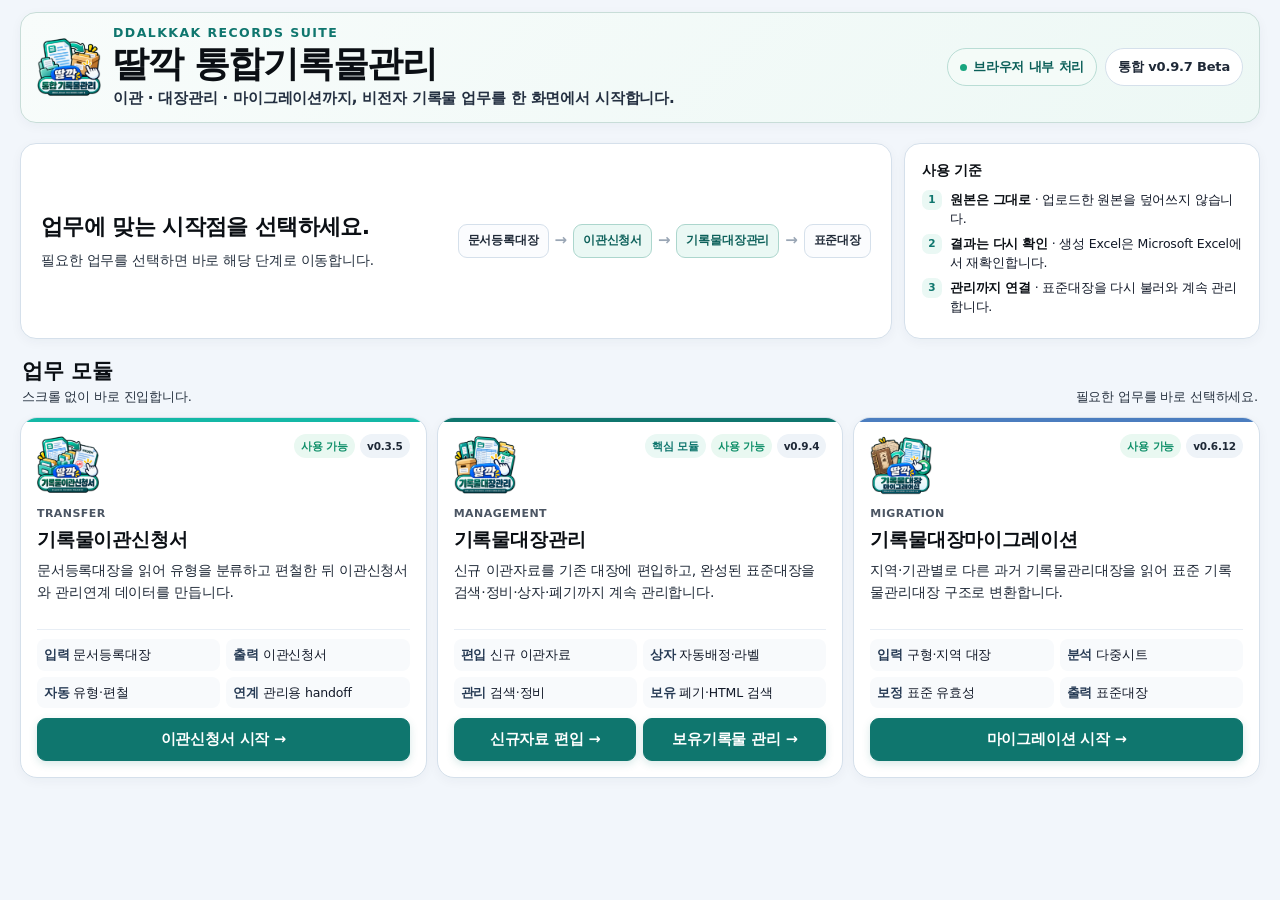
==== index.html @ c56a433f "마이그레이션 통합 시작화면 버전 v0.6.12 반영" ====
<!doctype html>
<html lang="ko">
<head>
<meta charset="utf-8">
<meta name="viewport" content="width=device-width,initial-scale=1">
<title>딸깍 통합기록물관리</title>
<style>
:root{
  --bg:#f2f6fb;--surface:#fff;--line:#d5e0eb;--line2:#e8eef5;
  --ink:#0b0f14;--muted:#26313f;--teal:#0f766e;--teal2:#0b5f59;
  --tealSoft:#eaf8f4;--blue:#2563eb;--amber:#a46800;--amberSoft:#fff6dd;
  --green:#0f8f69;--greenSoft:#e9f8f1;--disabled:#eef1f5;--disabledText:#a0a9b6;
  --shadow:0 8px 28px rgba(16,35,63,.065);--shadowSoft:0 3px 12px rgba(16,35,63,.045);
}
*{box-sizing:border-box}
html,body{margin:0;min-height:100%;font-family:"Pretendard","Noto Sans KR","Malgun Gothic",system-ui,sans-serif;color:var(--ink);-webkit-font-smoothing:antialiased}
body{background:var(--bg);font-size:15px;line-height:1.56;letter-spacing:-.18px}
a{color:inherit}
.shell{max-width:1340px;margin:auto;padding:12px 20px 16px}
.hero{
  min-height:90px;background:linear-gradient(135deg,#f8fcfb 0%,#edf8f5 100%);
  border:1px solid #c8ddd8;border-radius:16px;box-shadow:var(--shadowSoft);
  padding:12px 16px;display:flex;align-items:center;justify-content:space-between;gap:16px
}
.brand{display:flex;align-items:center;gap:12px;min-width:0}
.logo{
  width:64px;height:64px;border-radius:16px;display:grid;place-items:center;flex:0 0 64px;
  background:transparent;color:#fff;font-size:17px;font-weight:900;box-shadow:none;overflow:visible
}
.logo img{width:100%;height:100%;object-fit:contain;display:block}
.kicker{font-size:12px;font-weight:900;letter-spacing:.115em;color:var(--teal);margin:0 0 3px;line-height:1.25}
.brand h1{margin:0;font-size:34px;letter-spacing:-.035em;line-height:1.12;font-weight:900}
.brand p{margin:4px 0 0;color:#243041;font-size:14.5px;font-weight:650;line-height:1.45}
.hero-side{display:flex;align-items:center;gap:8px;flex-wrap:wrap;justify-content:flex-end}
.pill{
  display:inline-flex;align-items:center;gap:6px;min-height:36px;padding:8px 12px;border-radius:999px;
  border:1px solid #b9ddd5;background:#f4fbf8;color:var(--teal2);font-size:12.8px;font-weight:900
}
.dot{width:7px;height:7px;border-radius:50%;background:#18a57f}
.portal-ver{background:#fff;color:#1f2937;border-color:#d5e0eb}

.main{
  margin-top:20px;display:grid;grid-template-columns:minmax(0,1.42fr) minmax(310px,.58fr);gap:12px
}
.intro,.guide{
  background:var(--surface);border:1px solid var(--line);border-radius:16px;box-shadow:var(--shadowSoft)
}
.intro{padding:18px 20px;display:flex;align-items:center;justify-content:space-between;gap:22px}
.intro h2{margin:0 0 5px;font-size:22px;letter-spacing:-.6px}
.intro p{margin:0;color:#26313f;font-size:13.5px}
.intro strong{color:var(--teal2)}
.quick-flow{display:flex;align-items:center;gap:6px;flex-wrap:wrap;justify-content:flex-end}
.flow-chip{
  padding:7px 9px;border:1px solid var(--line);border-radius:9px;background:#fbfcfe;
  color:#1f2937;font-size:11.5px;font-weight:800;white-space:nowrap
}
.flow-chip.active{border-color:#acd6cd;background:var(--tealSoft);color:var(--teal2)}
.arrow{color:#9aa6b5;font-weight:900}
.guide{padding:16px 17px}
.guide h3{font-size:14px;margin:0 0 8px}
.guide-row{display:flex;gap:8px;align-items:flex-start;color:#111827;font-size:12.5px;margin:5px 0}
.guide-row b{color:var(--ink)}
.guide-ico{
  width:20px;height:20px;border-radius:7px;display:grid;place-items:center;flex:0 0 auto;
  background:var(--tealSoft);color:var(--teal);font-size:10.5px;font-weight:900
}

.launch-title{display:flex;align-items:flex-end;justify-content:space-between;gap:12px;margin:16px 2px 9px}
.launch-title h2{margin:0;font-size:21px}
.launch-title p{margin:0;color:#26313f;font-size:13px}
.launch-grid{display:grid;grid-template-columns:repeat(3,minmax(0,1fr));gap:10px}
.module{
  background:#fff;border:1px solid var(--line);border-radius:17px;box-shadow:var(--shadowSoft);
  padding:16px;display:flex;flex-direction:column;min-height:298px;position:relative;overflow:hidden
}
.module::before{content:"";position:absolute;left:0;top:0;width:100%;height:4px;background:#cfd8e5}
.module.transfer::before{background:#14b8a6}
.module.management::before{background:var(--teal)}
.module.migration::before{background:#4b7dbf}
.module-top{display:flex;align-items:flex-start;justify-content:space-between;gap:9px}
.module-icon{
  width:62px;height:62px;border-radius:12px;display:grid;place-items:center;font-size:20px;
  background:transparent;overflow:visible
}
.module-icon img{width:100%;height:100%;object-fit:contain;display:block}
.module.migration .module-icon{background:transparent}
.module-tags{display:flex;gap:5px;flex-wrap:wrap;justify-content:flex-end}
.tag{padding:4px 7px;border-radius:999px;font-size:10.5px;font-weight:900;background:#eef3f8;color:#1f2937}
.tag.ready{background:var(--greenSoft);color:var(--green)}
.tag.core{background:var(--tealSoft);color:var(--teal)}
.ver{margin-top:9px;color:#4b5563;font-size:11px;font-weight:900;letter-spacing:.45px}
.module h3{margin:3px 0 6px;font-size:19px}
.desc{color:#1f2937;font-size:14px;line-height:1.56;min-height:60px}
.keypoints{
  display:grid;grid-template-columns:1fr 1fr;gap:6px;margin-top:9px;padding-top:9px;border-top:1px solid var(--line2)
}
.keypoint{font-size:12.5px;color:#111827;padding:6px 7px;border-radius:8px;background:#f8fafc}
.keypoint b{color:#263a54}
.actions{margin-top:auto;padding-top:10px;display:grid;gap:7px}
.actions.two{grid-template-columns:1fr 1fr}
.btn{
  min-height:41px;border-radius:9px;border:1px solid #cad6e3;background:#fff;color:#2b3f58;
  text-decoration:none;display:flex;align-items:center;justify-content:center;
  padding:9px 12px;font-size:14.5px;font-weight:900;transition:.15s ease
}
.btn:hover{border-color:#9dafc1;background:#fafcff}
.btn.primary{
  background:var(--teal);border-color:var(--teal);color:#fff;box-shadow:0 3px 9px rgba(15,118,110,.16)
}
.btn.primary:hover{background:var(--teal2)}
.btn.secondary{background:#f7fafc}
.btn[aria-disabled="true"],.btn.disabled{
  background:var(--disabled);border-color:#e1e6ec;color:var(--disabledText);box-shadow:none;cursor:not-allowed;pointer-events:none
}
.btn .hint{font-size:10.5px;font-weight:700;opacity:.82;margin-left:5px}

.bottom{
  margin-top:12px;background:#fff;border:1px solid var(--line);border-radius:14px;box-shadow:var(--shadowSoft);
  padding:11px 14px;display:grid;grid-template-columns:repeat(3,1fr);gap:8px
}
.rule{display:flex;align-items:center;gap:9px;min-width:0}
.rule-ico{
  width:28px;height:28px;border-radius:9px;background:var(--tealSoft);color:var(--teal);
  display:grid;place-items:center;flex:0 0 auto;font-size:12px;font-weight:900
}
.rule b{display:block;font-size:12px;margin-bottom:1px}
.rule span{display:block;font-size:11.5px;color:#26313f;white-space:nowrap;overflow:hidden;text-overflow:ellipsis}

@media(min-width:1200px){
  .brand h1{font-size:36px}
  .kicker{font-size:12.5px}
  .brand p{font-size:15px}
  .pill{font-size:13px}
}
@media(min-width:1100px) and (min-height:720px){
  body{overflow:hidden}
  .shell{height:100vh;display:flex;flex-direction:column}
  .main{flex:0 0 auto}
  .launch-grid{flex:0 0 auto}
}
@media(max-width:1050px){
  .main{grid-template-columns:1fr}.launch-grid{grid-template-columns:1fr}.module{min-height:auto}
  .bottom{grid-template-columns:1fr}.intro{align-items:flex-start;flex-direction:column}.quick-flow{justify-content:flex-start}
  body{overflow:auto!important}.shell{height:auto!important}
}
@media(max-width:650px){
  .shell{padding:9px}.hero{align-items:flex-start;padding:11px 12px}.hero-side{display:none}
  .brand{align-items:flex-start;gap:10px}.logo{width:54px;height:54px;flex-basis:54px;border-radius:14px}
  .brand h1{font-size:27px}.kicker{font-size:10.5px}.brand p{font-size:12.5px}
  .actions.two{grid-template-columns:1fr}.quick-flow{display:none}.main{margin-top:9px}.intro{padding:15px}.guide{padding:14px}
}
</style>
</head>
<body>
<div class="shell">
  <header class="hero">
    <div class="brand">
      <div class="logo"><img src="./templates/통합기록물관리%20아이콘.png" alt="통합기록물관리 아이콘"></div>
      <div>
        <div class="kicker">DDALKKAK RECORDS SUITE</div>
        <h1>딸깍 통합기록물관리</h1>
        <p>이관 · 대장관리 · 마이그레이션까지, 비전자 기록물 업무를 한 화면에서 시작합니다.</p>
      </div>
    </div>
    <div class="hero-side">
      <span class="pill"><span class="dot"></span> 브라우저 내부 처리</span>
      <span class="pill portal-ver">통합 v0.9.7 Beta</span>
    </div>
  </header>

  <section class="main">
    <div class="intro">
      <div>
        <h2>업무에 맞는 시작점을 선택하세요.</h2>
        <p>필요한 업무를 선택하면 바로 해당 단계로 이동합니다.</p>
      </div>
      <div class="quick-flow" aria-label="신규 기록물 흐름">
        <span class="flow-chip">문서등록대장</span><span class="arrow">→</span>
        <span class="flow-chip active">이관신청서</span><span class="arrow">→</span>
        <span class="flow-chip active">기록물대장관리</span><span class="arrow">→</span>
        <span class="flow-chip">표준대장</span>
      </div>
    </div>
    <aside class="guide">
      <h3>사용 기준</h3>
      <div class="guide-row"><span class="guide-ico">1</span><span><b>원본은 그대로</b> · 업로드한 원본을 덮어쓰지 않습니다.</span></div>
      <div class="guide-row"><span class="guide-ico">2</span><span><b>결과는 다시 확인</b> · 생성 Excel은 Microsoft Excel에서 재확인합니다.</span></div>
      <div class="guide-row"><span class="guide-ico">3</span><span><b>관리까지 연결</b> · 표준대장을 다시 불러와 계속 관리합니다.</span></div>
    </aside>
  </section>

  <div class="launch-title">
    <div><h2>업무 모듈</h2><p>스크롤 없이 바로 진입합니다.</p></div>
    <p>필요한 업무를 바로 선택하세요.</p>
  </div>

  <section class="launch-grid">
    <article class="module transfer">
      <div class="module-top">
        <div class="module-icon"><img src="./templates/기록물이관신청서%20아이콘.png" alt="기록물이관신청서 아이콘"></div>
        <div class="module-tags"><span class="tag ready">사용 가능</span><span class="tag">v0.3.5</span></div>
      </div>
      <div class="ver">TRANSFER</div>
      <h3>기록물이관신청서</h3>
      <div class="desc">문서등록대장을 읽어 유형을 분류하고 편철한 뒤 이관신청서와 관리연계 데이터를 만듭니다.</div>
      <div class="keypoints">
        <div class="keypoint"><b>입력</b> 문서등록대장</div>
        <div class="keypoint"><b>출력</b> 이관신청서</div>
        <div class="keypoint"><b>자동</b> 유형·편철</div>
        <div class="keypoint"><b>연계</b> 관리용 handoff</div>
      </div>
      <div class="actions"><a class="btn primary" href="./transfer/">이관신청서 시작 →</a></div>
    </article>

    <article class="module management">
      <div class="module-top">
        <div class="module-icon"><img src="./templates/기록물대장관리%20아이콘.png" alt="기록물대장관리 아이콘"></div>
        <div class="module-tags"><span class="tag core">핵심 모듈</span><span class="tag ready">사용 가능</span><span class="tag">v0.9.4</span></div>
      </div>
      <div class="ver">MANAGEMENT</div>
      <h3>기록물대장관리</h3>
      <div class="desc">신규 이관자료를 기존 대장에 편입하고, 완성된 표준대장을 검색·정비·상자·폐기까지 계속 관리합니다.</div>
      <div class="keypoints">
        <div class="keypoint"><b>편입</b> 신규 이관자료</div>
        <div class="keypoint"><b>상자</b> 자동배정·라벨</div>
        <div class="keypoint"><b>관리</b> 검색·정비</div>
        <div class="keypoint"><b>보유</b> 폐기·HTML 검색</div>
      </div>
      <div class="actions two">
        <a class="btn primary" href="./management/">신규자료 편입 →</a>
        <a class="btn primary" href="./management/holdings/">보유기록물 관리 →</a>
      </div>
    </article>

    <article class="module migration">
      <div class="module-top">
        <div class="module-icon"><img src="./templates/기록물대장마이그레이션%20아이콘.png" alt="기록물대장마이그레이션 아이콘"></div>
        <div class="module-tags"><span class="tag ready">사용 가능</span><span class="tag">v0.6.12</span></div>
      </div>
      <div class="ver">MIGRATION</div>
      <h3>기록물대장마이그레이션</h3>
      <div class="desc">지역·기관별로 다른 과거 기록물관리대장을 읽어 표준 기록물관리대장 구조로 변환합니다.</div>
      <div class="keypoints">
        <div class="keypoint"><b>입력</b> 구형·지역 대장</div>
        <div class="keypoint"><b>분석</b> 다중시트</div>
        <div class="keypoint"><b>보정</b> 표준 유효성</div>
        <div class="keypoint"><b>출력</b> 표준대장</div>
      </div>
      <div class="actions"><a class="btn primary" href="./migration/">마이그레이션 시작 →</a></div>
    </article>
  </section>

  
</div>
</body>
</html>
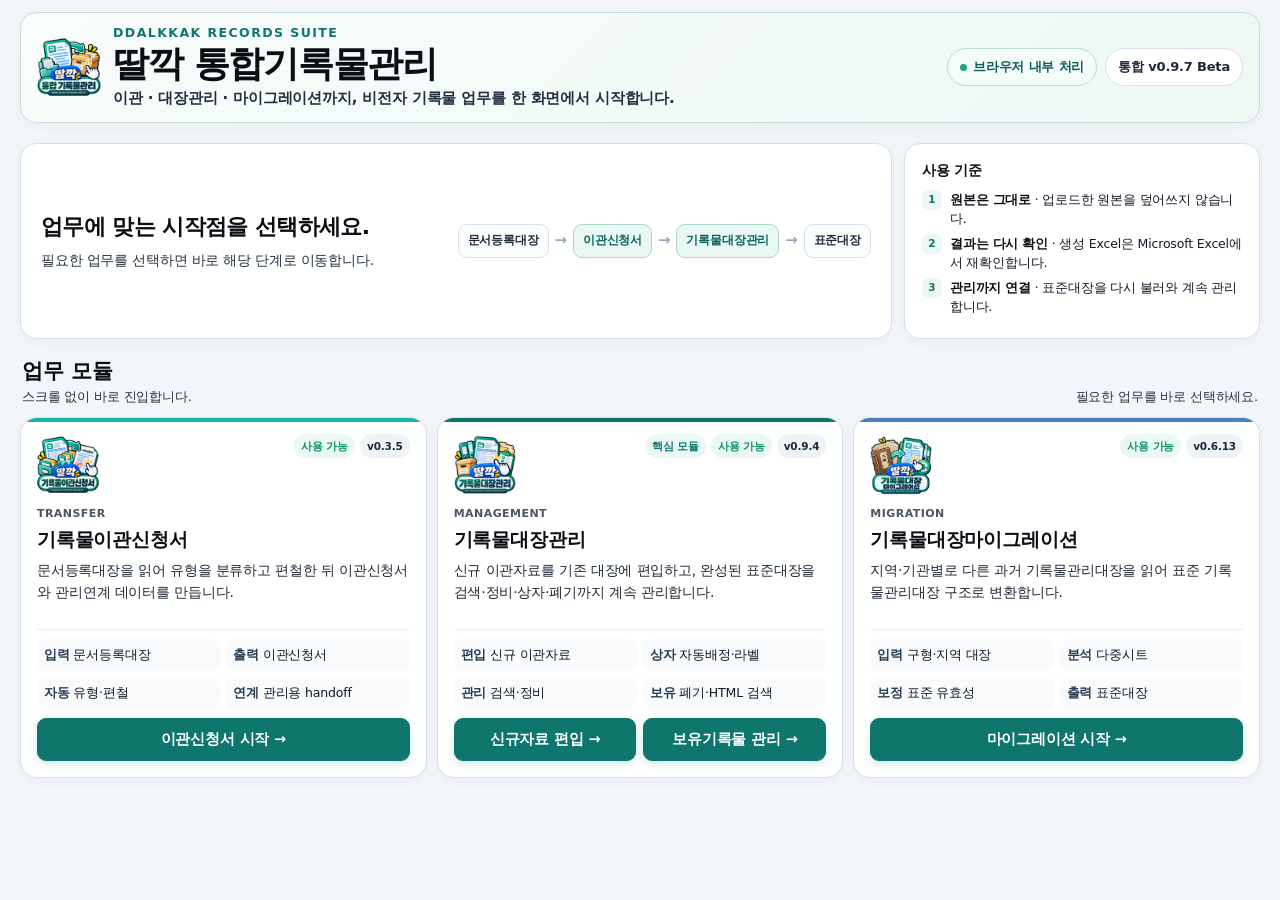
==== commit 6c67b329: "마이그레이션 v0.6.13 버전 표시 반영" ====
--- a/index.html
+++ b/index.html
@@ -235,7 +235,7 @@
     <article class="module migration">
       <div class="module-top">
         <div class="module-icon"><img src="./templates/기록물대장마이그레이션%20아이콘.png" alt="기록물대장마이그레이션 아이콘"></div>
-        <div class="module-tags"><span class="tag ready">사용 가능</span><span class="tag">v0.6.12</span></div>
+        <div class="module-tags"><span class="tag ready">사용 가능</span><span class="tag">v0.6.13</span></div>
       </div>
       <div class="ver">MIGRATION</div>
       <h3>기록물대장마이그레이션</h3>
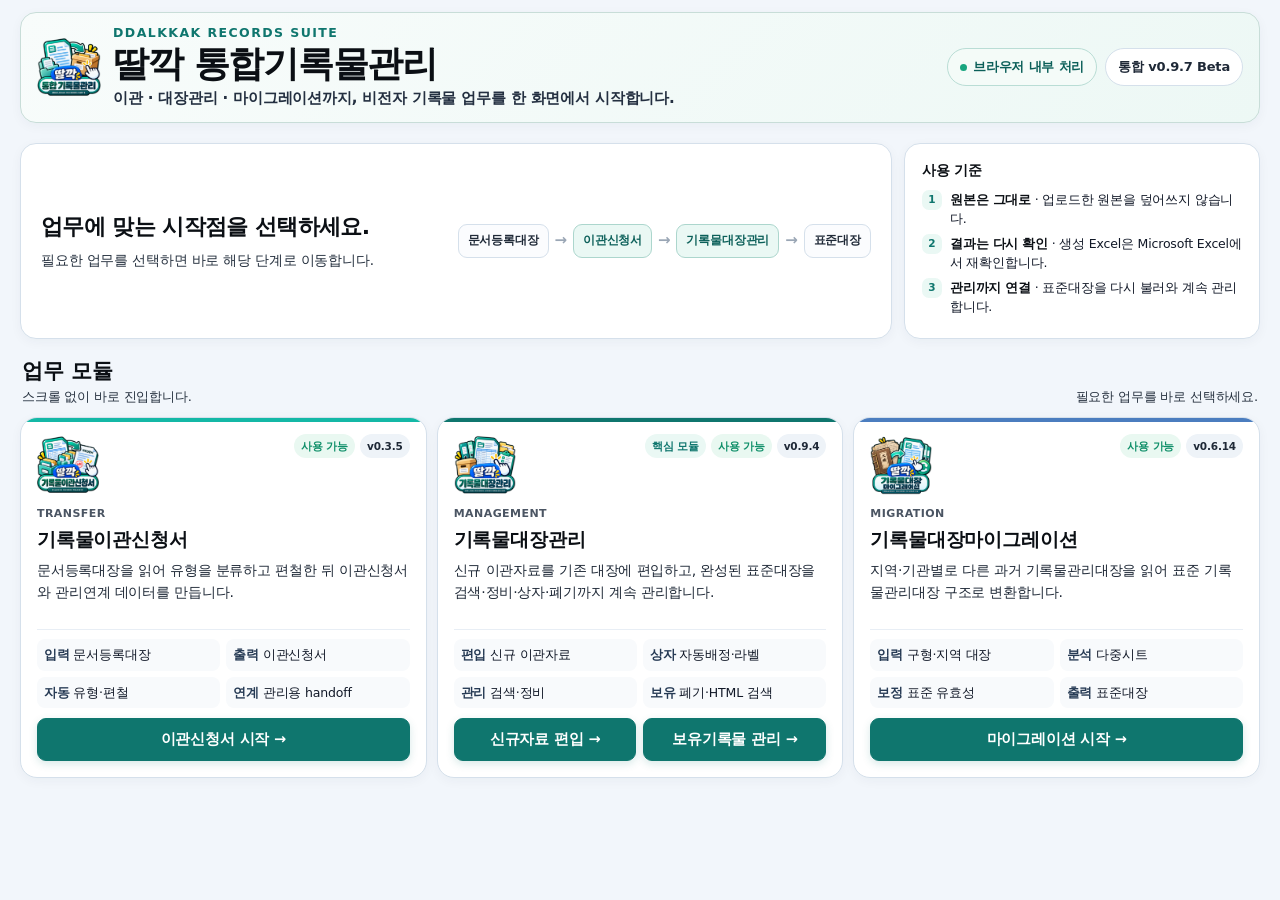
==== commit e2d04f79: "마이그레이션 v0.6.14 버전 표시 반영" ====
--- a/index.html
+++ b/index.html
@@ -235,7 +235,7 @@
     <article class="module migration">
       <div class="module-top">
         <div class="module-icon"><img src="./templates/기록물대장마이그레이션%20아이콘.png" alt="기록물대장마이그레이션 아이콘"></div>
-        <div class="module-tags"><span class="tag ready">사용 가능</span><span class="tag">v0.6.13</span></div>
+        <div class="module-tags"><span class="tag ready">사용 가능</span><span class="tag">v0.6.14</span></div>
       </div>
       <div class="ver">MIGRATION</div>
       <h3>기록물대장마이그레이션</h3>
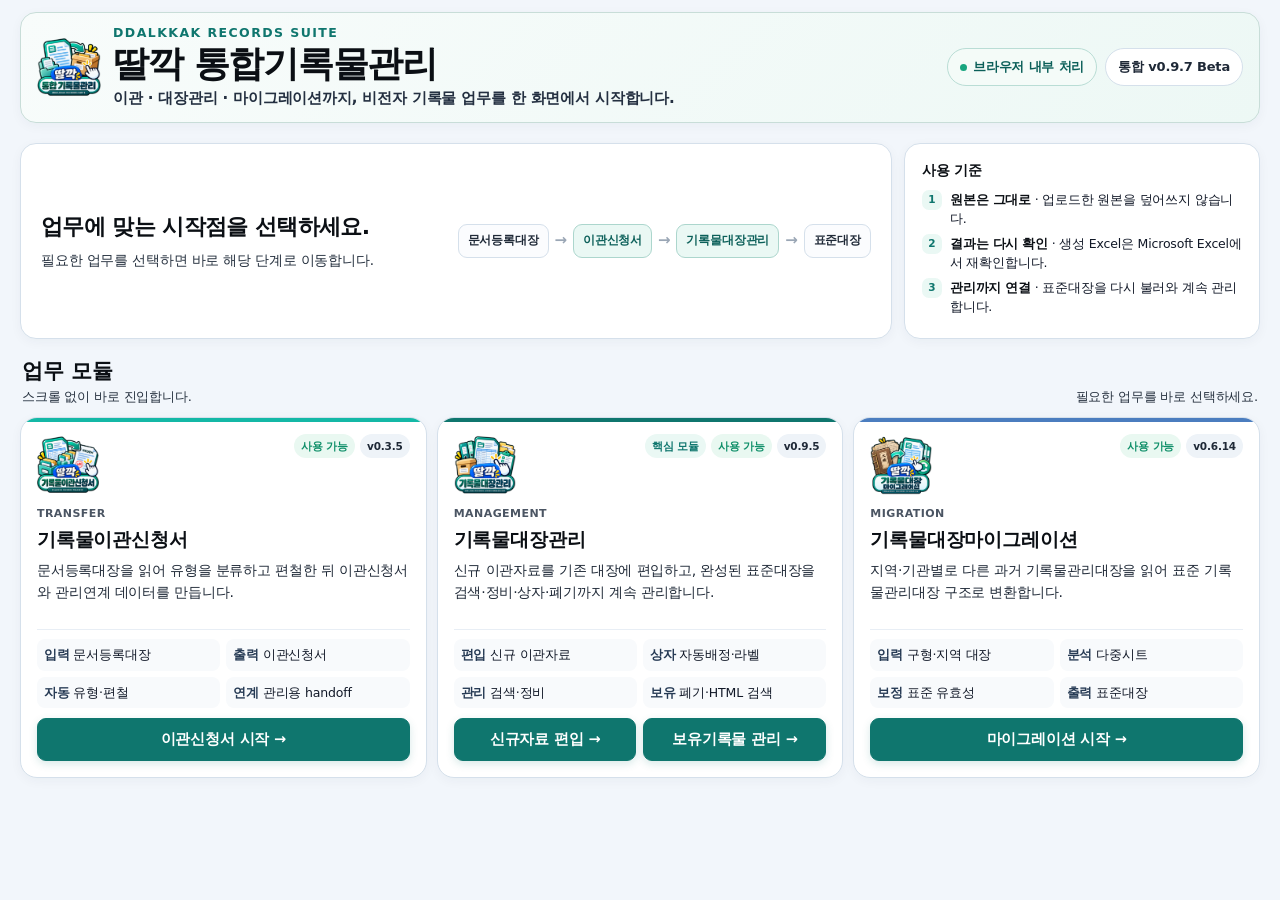
==== commit d86a7b64: "기록물대장관리 v0.9.5 버전 표시 반영" ====
--- a/index.html
+++ b/index.html
@@ -215,7 +215,7 @@
     <article class="module management">
       <div class="module-top">
         <div class="module-icon"><img src="./templates/기록물대장관리%20아이콘.png" alt="기록물대장관리 아이콘"></div>
-        <div class="module-tags"><span class="tag core">핵심 모듈</span><span class="tag ready">사용 가능</span><span class="tag">v0.9.4</span></div>
+        <div class="module-tags"><span class="tag core">핵심 모듈</span><span class="tag ready">사용 가능</span><span class="tag">v0.9.5</span></div>
       </div>
       <div class="ver">MANAGEMENT</div>
       <h3>기록물대장관리</h3>
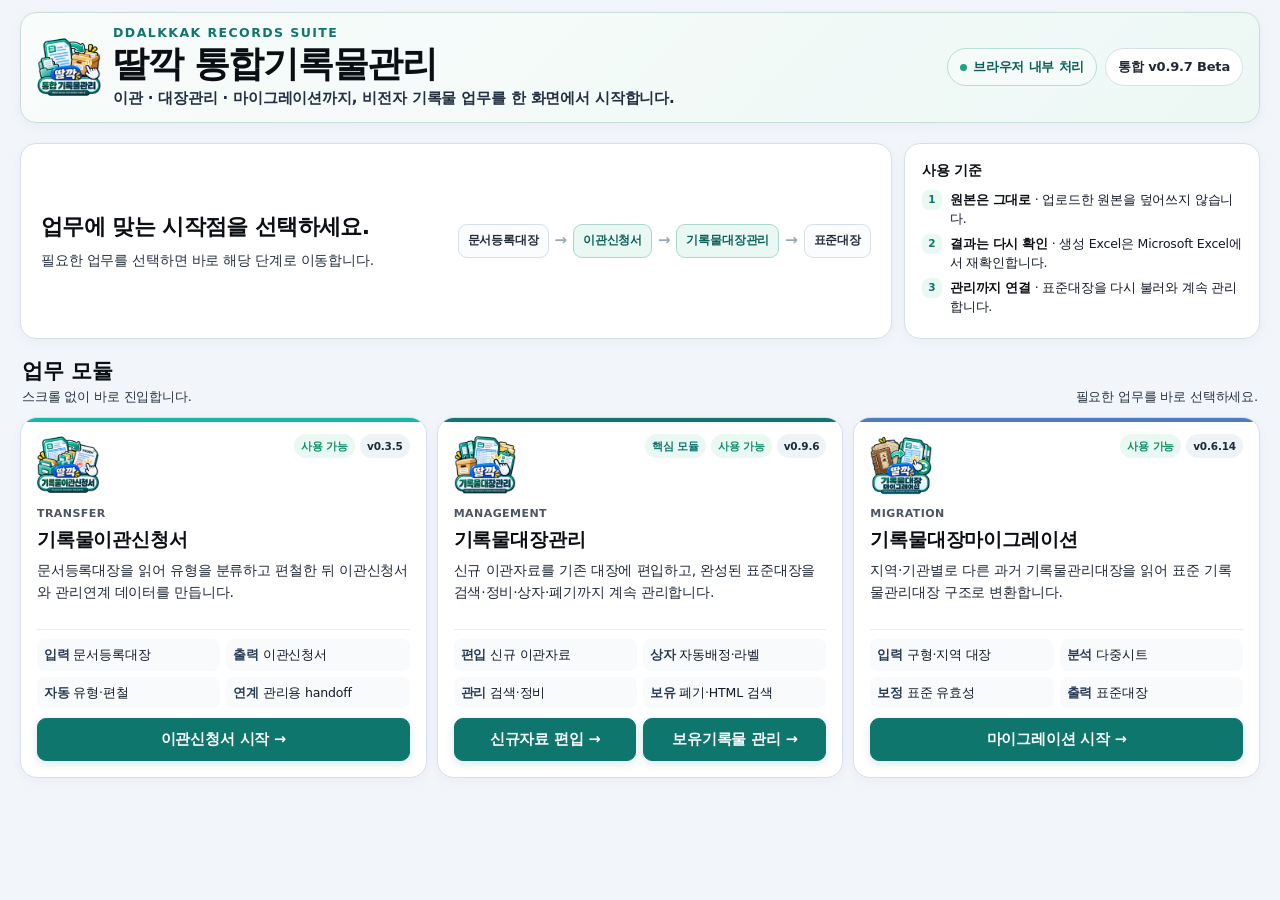
==== commit 06682f8f: "기록물대장관리 v0.9.6 버전 표시 반영" ====
--- a/index.html
+++ b/index.html
@@ -215,7 +215,7 @@
     <article class="module management">
       <div class="module-top">
         <div class="module-icon"><img src="./templates/기록물대장관리%20아이콘.png" alt="기록물대장관리 아이콘"></div>
-        <div class="module-tags"><span class="tag core">핵심 모듈</span><span class="tag ready">사용 가능</span><span class="tag">v0.9.5</span></div>
+        <div class="module-tags"><span class="tag core">핵심 모듈</span><span class="tag ready">사용 가능</span><span class="tag">v0.9.6</span></div>
       </div>
       <div class="ver">MANAGEMENT</div>
       <h3>기록물대장관리</h3>
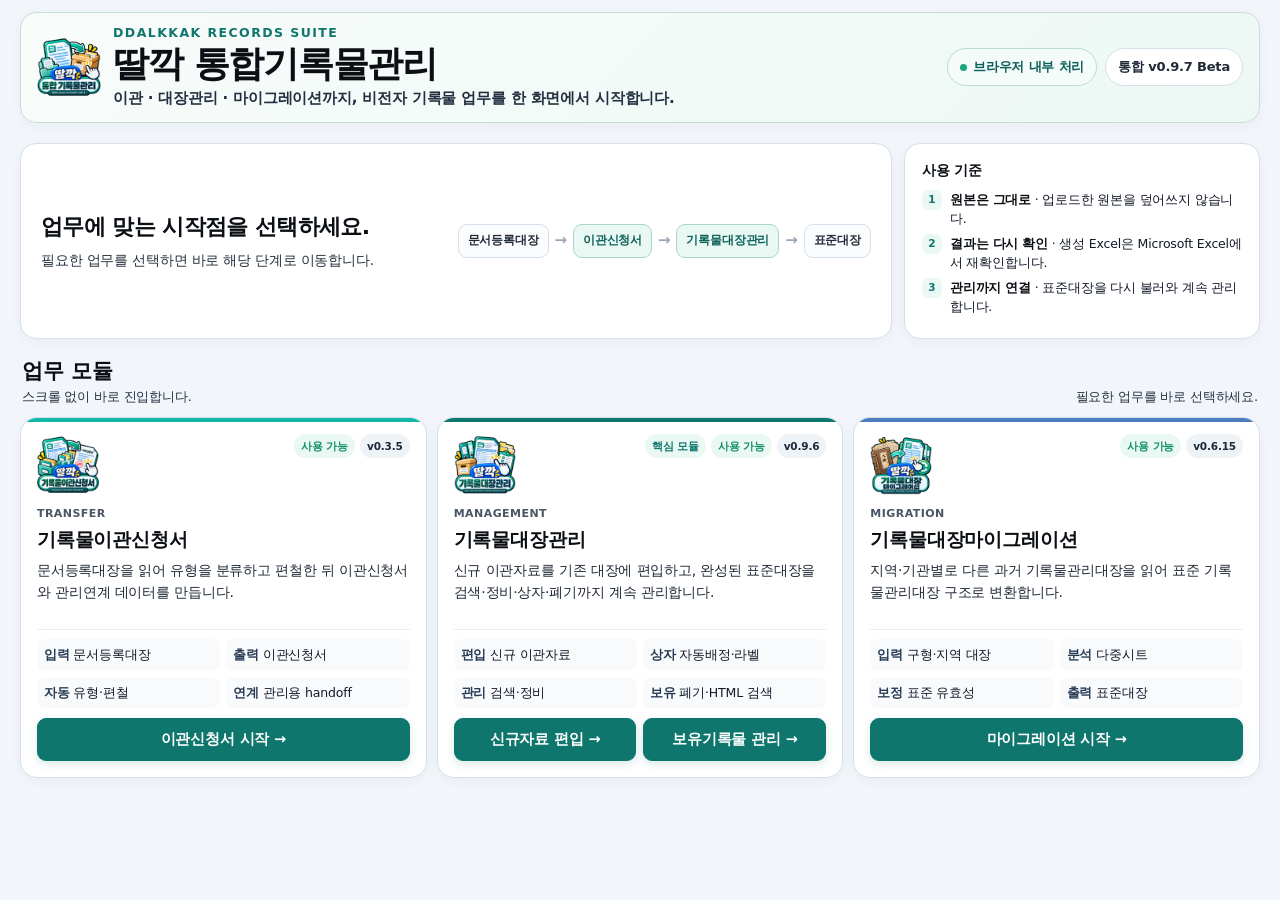
==== commit e8e21b2f: "마이그레이션 마스터 배포 구성 및 v0.6.15 반영" ====
--- a/index.html
+++ b/index.html
@@ -235,7 +235,7 @@
     <article class="module migration">
       <div class="module-top">
         <div class="module-icon"><img src="./templates/기록물대장마이그레이션%20아이콘.png" alt="기록물대장마이그레이션 아이콘"></div>
-        <div class="module-tags"><span class="tag ready">사용 가능</span><span class="tag">v0.6.14</span></div>
+        <div class="module-tags"><span class="tag ready">사용 가능</span><span class="tag">v0.6.15</span></div>
       </div>
       <div class="ver">MIGRATION</div>
       <h3>기록물대장마이그레이션</h3>
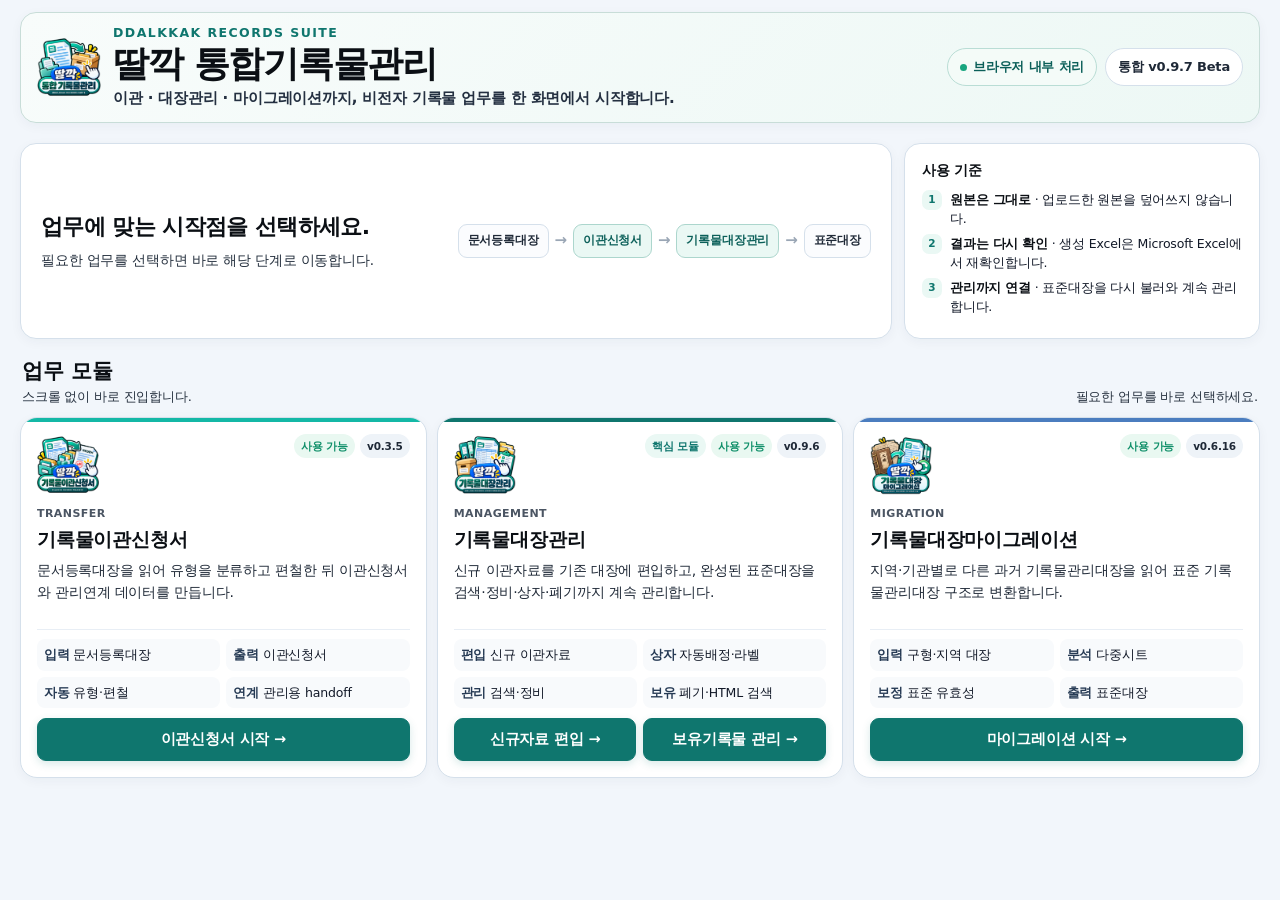
==== commit 32babb85: "마이그레이션 v0.6.16 버전 표시 반영" ====
--- a/index.html
+++ b/index.html
@@ -235,7 +235,7 @@
     <article class="module migration">
       <div class="module-top">
         <div class="module-icon"><img src="./templates/기록물대장마이그레이션%20아이콘.png" alt="기록물대장마이그레이션 아이콘"></div>
-        <div class="module-tags"><span class="tag ready">사용 가능</span><span class="tag">v0.6.15</span></div>
+        <div class="module-tags"><span class="tag ready">사용 가능</span><span class="tag">v0.6.16</span></div>
       </div>
       <div class="ver">MIGRATION</div>
       <h3>기록물대장마이그레이션</h3>
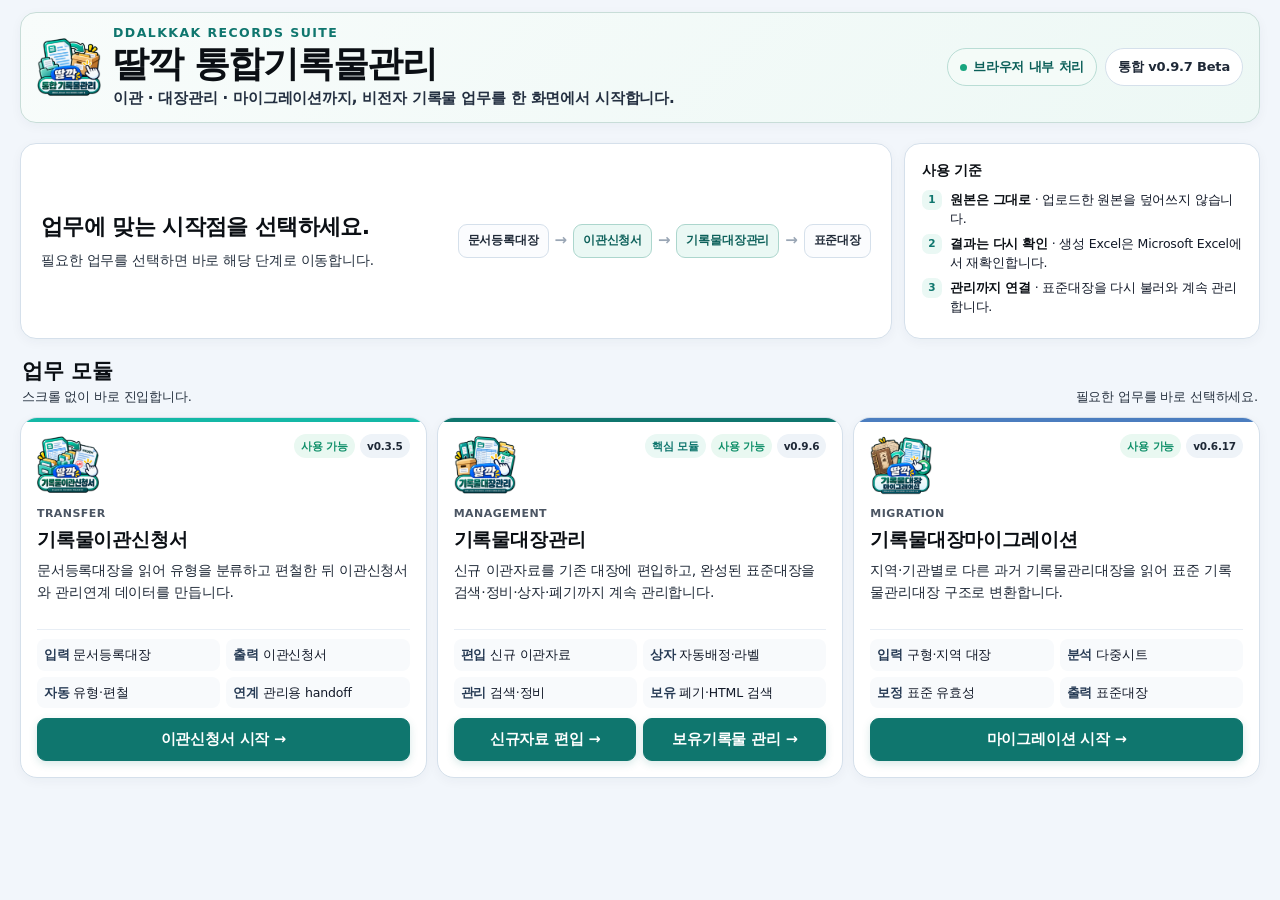
==== commit 9be5f7d4: "마이그레이션 v0.6.17 버전 표시 반영" ====
--- a/index.html
+++ b/index.html
@@ -235,7 +235,7 @@
     <article class="module migration">
       <div class="module-top">
         <div class="module-icon"><img src="./templates/기록물대장마이그레이션%20아이콘.png" alt="기록물대장마이그레이션 아이콘"></div>
-        <div class="module-tags"><span class="tag ready">사용 가능</span><span class="tag">v0.6.16</span></div>
+        <div class="module-tags"><span class="tag ready">사용 가능</span><span class="tag">v0.6.17</span></div>
       </div>
       <div class="ver">MIGRATION</div>
       <h3>기록물대장마이그레이션</h3>
